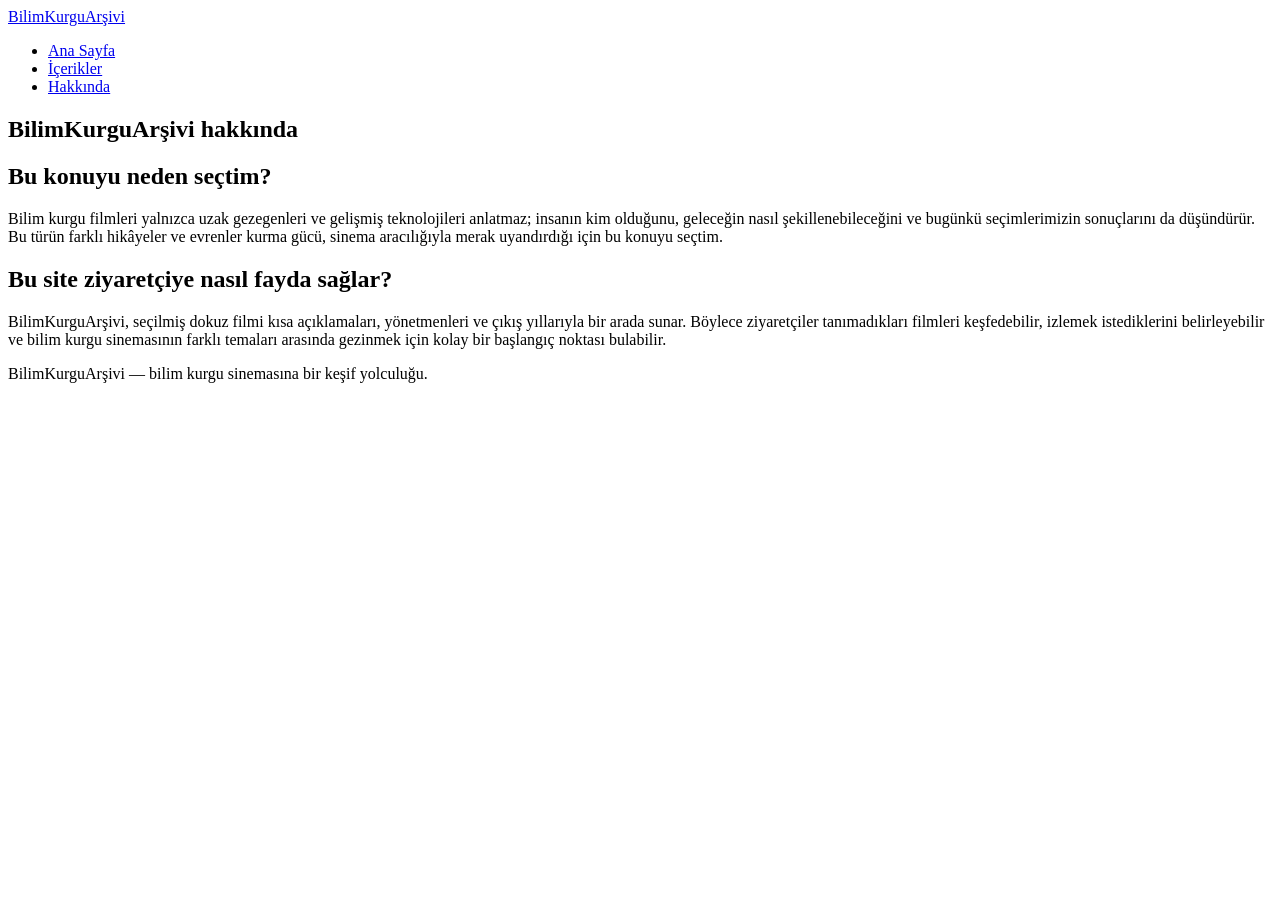
==== hakkinda.html @ 9c46f94e "uc sayfa ve dokuz film karti olusturuldu" ====
<!doctype html>
<html lang="tr">
<head>
  <meta charset="utf-8">
  <meta name="viewport" content="width=device-width, initial-scale=1">
  <meta name="description" content="BilimKurguArşivi’nin bilim kurgu sinemasını seçme gerekçesini ve ziyaretçilerine sunduğu faydayı öğrenin.">
  <title>Hakkında | BilimKurguArşivi</title>
  <link rel="stylesheet" href="style.css">
</head>
<body>
  <header>
    <a class="site-adi" href="index.html">BilimKurguArşivi</a>
    <nav aria-label="Ana navigasyon">
      <ul>
        <li><a href="index.html">Ana Sayfa</a></li>
        <li><a href="icerikler.html">İçerikler</a></li>
        <li><a href="hakkinda.html" aria-current="page">Hakkında</a></li>
      </ul>
    </nav>
  </header>

  <main>
    <article aria-labelledby="hakkinda-baslik">
      <h1 id="hakkinda-baslik">BilimKurguArşivi hakkında</h1>

      <section aria-labelledby="secim-nedeni">
        <h2 id="secim-nedeni">Bu konuyu neden seçtim?</h2>
        <p>
          Bilim kurgu filmleri yalnızca uzak gezegenleri ve gelişmiş
          teknolojileri anlatmaz; insanın kim olduğunu, geleceğin nasıl
          şekillenebileceğini ve bugünkü seçimlerimizin sonuçlarını da
          düşündürür. Bu türün farklı hikâyeler ve evrenler kurma gücü,
          sinema aracılığıyla merak uyandırdığı için bu konuyu seçtim.
        </p>
      </section>

      <section aria-labelledby="ziyaretci-faydasi">
        <h2 id="ziyaretci-faydasi">Bu site ziyaretçiye nasıl fayda sağlar?</h2>
        <p>
          BilimKurguArşivi, seçilmiş dokuz filmi kısa açıklamaları,
          yönetmenleri ve çıkış yıllarıyla bir arada sunar. Böylece ziyaretçiler
          tanımadıkları filmleri keşfedebilir, izlemek istediklerini
          belirleyebilir ve bilim kurgu sinemasının farklı temaları arasında
          gezinmek için kolay bir başlangıç noktası bulabilir.
        </p>
      </section>
    </article>
  </main>

  <footer>
    <p>BilimKurguArşivi — bilim kurgu sinemasına bir keşif yolculuğu.</p>
  </footer>
</body>
</html>
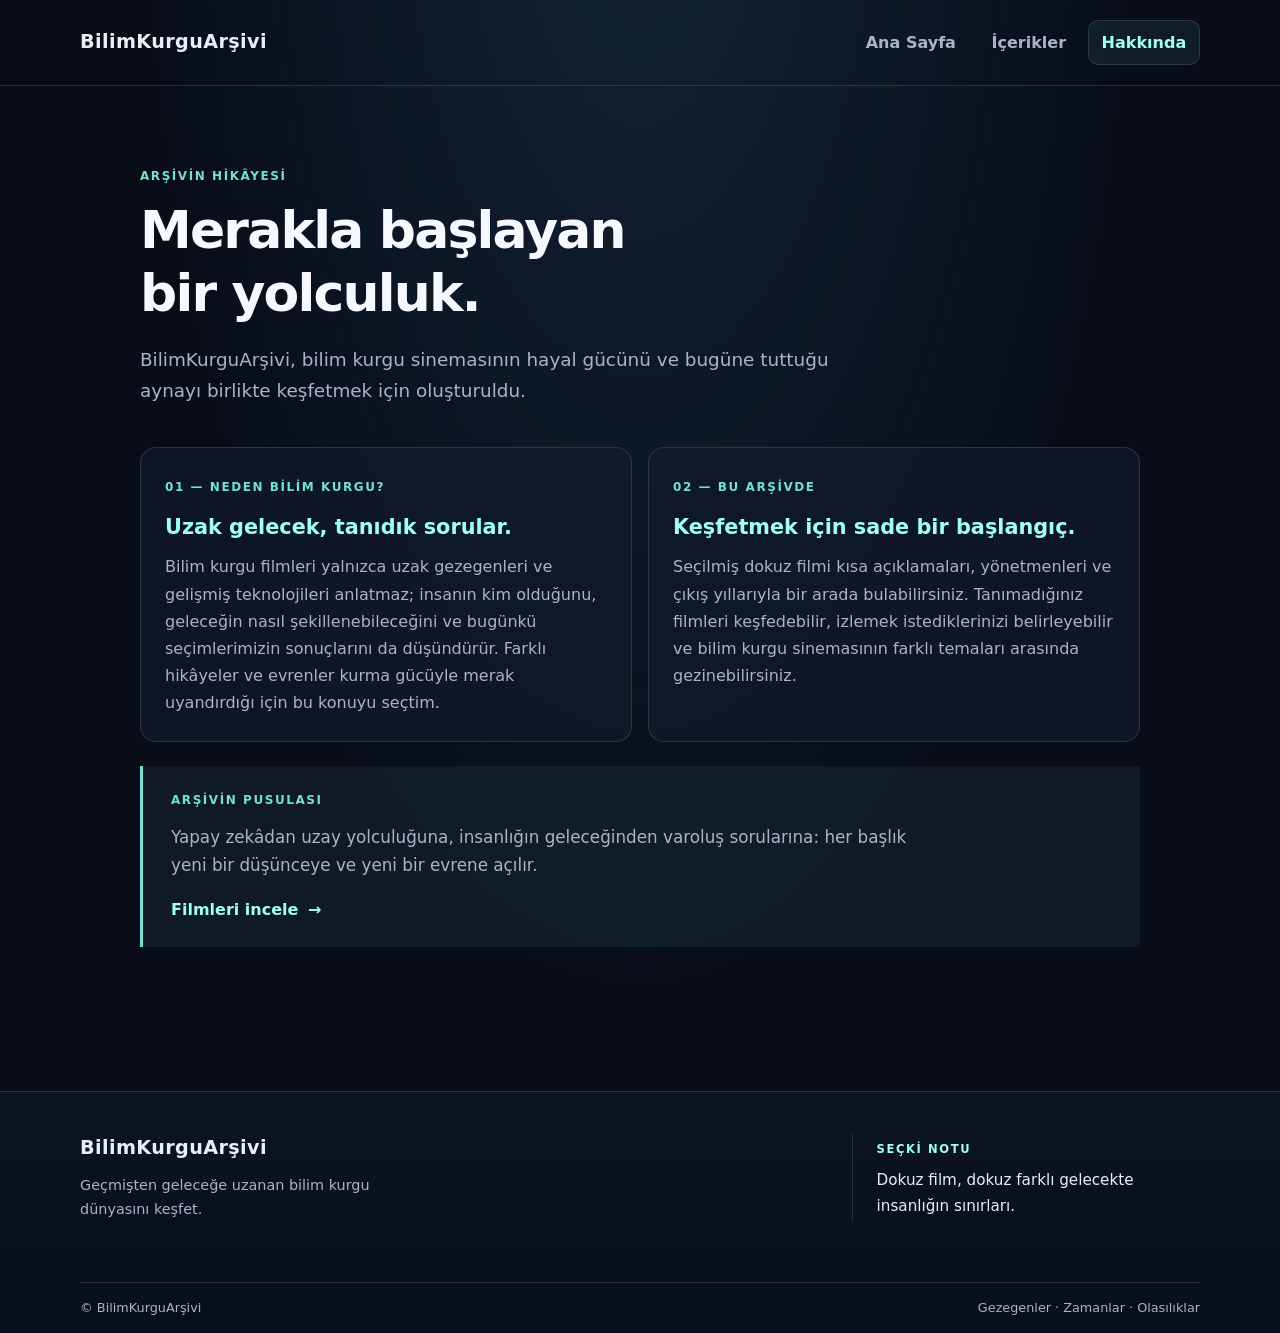
==== commit e4b62d01: "guncel tasarim ve ekran goruntuleri eklendi" ====
--- a/hakkinda.html
+++ b/hakkinda.html
@@ -8,7 +8,7 @@
   <link rel="stylesheet" href="style.css">
 </head>
 <body>
-  <header>
+  <header id="ust">
     <a class="site-adi" href="index.html">BilimKurguArşivi</a>
     <nav aria-label="Ana navigasyon">
       <ul>
@@ -20,35 +20,67 @@
   </header>
 
   <main>
-    <article aria-labelledby="hakkinda-baslik">
-      <h1 id="hakkinda-baslik">BilimKurguArşivi hakkında</h1>
+    <article class="hakkinda-sayfasi" aria-labelledby="hakkinda-baslik">
+      <div class="hakkinda-giris">
+        <p class="ust-etiket">Arşivin hikâyesi</p>
+        <h1 id="hakkinda-baslik">Merakla başlayan bir yolculuk.</h1>
+        <p class="hakkinda-ozet">
+          BilimKurguArşivi, bilim kurgu sinemasının hayal gücünü ve bugüne
+          tuttuğu aynayı birlikte keşfetmek için oluşturuldu.
+        </p>
+      </div>
 
-      <section aria-labelledby="secim-nedeni">
-        <h2 id="secim-nedeni">Bu konuyu neden seçtim?</h2>
+      <div class="hakkinda-kartlari">
+        <section class="hakkinda-karti" aria-labelledby="secim-nedeni">
+          <span class="hakkinda-sira">01 — NEDEN BİLİM KURGU?</span>
+          <h2 id="secim-nedeni">Uzak gelecek, tanıdık sorular.</h2>
+          <p>
+            Bilim kurgu filmleri yalnızca uzak gezegenleri ve gelişmiş
+            teknolojileri anlatmaz; insanın kim olduğunu, geleceğin nasıl
+            şekillenebileceğini ve bugünkü seçimlerimizin sonuçlarını da
+            düşündürür. Farklı hikâyeler ve evrenler kurma gücüyle merak
+            uyandırdığı için bu konuyu seçtim.
+          </p>
+        </section>
+
+        <section class="hakkinda-karti" aria-labelledby="ziyaretci-faydasi">
+          <span class="hakkinda-sira">02 — BU ARŞİVDE</span>
+          <h2 id="ziyaretci-faydasi">Keşfetmek için sade bir başlangıç.</h2>
+          <p>
+            Seçilmiş dokuz filmi kısa açıklamaları, yönetmenleri ve çıkış
+            yıllarıyla bir arada bulabilirsiniz. Tanımadığınız filmleri
+            keşfedebilir, izlemek istediklerinizi belirleyebilir ve bilim kurgu
+            sinemasının farklı temaları arasında gezinebilirsiniz.
+          </p>
+        </section>
+      </div>
+
+      <aside class="hakkinda-notu">
+        <p class="ust-etiket">Arşivin pusulası</p>
         <p>
-          Bilim kurgu filmleri yalnızca uzak gezegenleri ve gelişmiş
-          teknolojileri anlatmaz; insanın kim olduğunu, geleceğin nasıl
-          şekillenebileceğini ve bugünkü seçimlerimizin sonuçlarını da
-          düşündürür. Bu türün farklı hikâyeler ve evrenler kurma gücü,
-          sinema aracılığıyla merak uyandırdığı için bu konuyu seçtim.
+          Yapay zekâdan uzay yolculuğuna, insanlığın geleceğinden varoluş
+          sorularına: her başlık yeni bir düşünceye ve yeni bir evrene açılır.
         </p>
-      </section>
-
-      <section aria-labelledby="ziyaretci-faydasi">
-        <h2 id="ziyaretci-faydasi">Bu site ziyaretçiye nasıl fayda sağlar?</h2>
-        <p>
-          BilimKurguArşivi, seçilmiş dokuz filmi kısa açıklamaları,
-          yönetmenleri ve çıkış yıllarıyla bir arada sunar. Böylece ziyaretçiler
-          tanımadıkları filmleri keşfedebilir, izlemek istediklerini
-          belirleyebilir ve bilim kurgu sinemasının farklı temaları arasında
-          gezinmek için kolay bir başlangıç noktası bulabilir.
-        </p>
-      </section>
+        <a class="metin-baglanti" href="icerikler.html">Filmleri incele <span aria-hidden="true">→</span></a>
+      </aside>
     </article>
   </main>
 
   <footer>
-    <p>BilimKurguArşivi — bilim kurgu sinemasına bir keşif yolculuğu.</p>
+    <div class="footer-icerik">
+      <div class="footer-markasi">
+        <a class="site-adi" href="index.html">BilimKurguArşivi</a>
+        <p>Geçmişten geleceğe uzanan bilim kurgu dünyasını keşfet.</p>
+      </div>
+      <div class="footer-not">
+        <span>Seçki notu</span>
+        <p>Dokuz film, dokuz farklı gelecekte insanlığın sınırları.</p>
+      </div>
+    </div>
+    <div class="footer-alt">
+      <span>© BilimKurguArşivi</span>
+      <span>Gezegenler · Zamanlar · Olasılıklar</span>
+    </div>
   </footer>
 </body>
 </html>
--- a/style.css
+++ b/style.css
@@ -0,0 +1,604 @@
+:root {
+  color-scheme: dark;
+  --page: #080d18;
+  --surface: #111a2b;
+  --surface-raised: #172338;
+  --text: #e8eef8;
+  --muted: #a7b5ca;
+  --accent: #73e0d1;
+  --accent-strong: #a0fff0;
+  --border: rgba(157, 184, 216, 0.18);
+  --content-width: 1120px;
+}
+
+* {
+  box-sizing: border-box;
+}
+
+html {
+  min-width: 320px;
+  background: var(--page);
+}
+
+body {
+  min-height: 100vh;
+  margin: 0;
+  display: flex;
+  flex-direction: column;
+  color: var(--text);
+  background:
+    radial-gradient(ellipse at 50% -15%, rgba(52, 105, 150, 0.24), transparent 55%),
+    var(--page);
+  font-family: system-ui, -apple-system, BlinkMacSystemFont, "Segoe UI", sans-serif;
+  font-size: 1rem;
+  line-height: 1.7;
+}
+
+main {
+  width: min(var(--content-width), calc(100% - 3rem));
+  margin-inline: auto;
+}
+
+header {
+  width: 100%;
+  display: flex;
+  align-items: center;
+  justify-content: space-between;
+  gap: 1.25rem;
+  padding: 1.25rem max(1.5rem, calc((100% - var(--content-width)) / 2));
+  border-bottom: 1px solid var(--border);
+}
+
+header {
+  border-bottom: 1px solid var(--border);
+}
+
+.site-adi {
+  color: var(--text);
+  font-size: 1.2rem;
+  font-weight: 750;
+  letter-spacing: 0.02em;
+  text-decoration: none;
+}
+
+nav ul {
+  display: flex;
+  flex-wrap: wrap;
+  gap: 0.5rem;
+  margin: 0;
+  padding: 0;
+  list-style: none;
+}
+
+nav a {
+  display: block;
+  padding: 0.5rem 0.8rem;
+  border: 1px solid transparent;
+  border-radius: 0.65rem;
+  color: var(--muted);
+  font-weight: 600;
+  text-decoration: none;
+  transition: color 160ms ease, background-color 160ms ease, border-color 160ms ease;
+}
+
+nav a:hover,
+nav a[aria-current="page"] {
+  border-color: var(--border);
+  color: var(--accent-strong);
+  background: rgba(115, 224, 209, 0.08);
+}
+
+a:focus-visible {
+  outline: 3px solid var(--accent-strong);
+  outline-offset: 4px;
+}
+
+main {
+  flex: 1;
+  padding-block: clamp(2.5rem, 7vw, 5rem);
+}
+
+main > section,
+main > article {
+  max-width: 900px;
+  margin-inline: auto;
+}
+
+.ana-sayfa-hero {
+  display: grid;
+  grid-template-columns: minmax(0, 1fr) minmax(210px, 0.55fr);
+  align-items: center;
+  gap: clamp(2rem, 7vw, 5rem);
+  max-width: 1000px;
+  padding-block: clamp(1rem, 4vw, 3rem);
+}
+
+.hero-metni {
+  max-width: 650px;
+}
+
+.ust-etiket,
+.bilgi-etiketi,
+.tema-numarasi,
+.hakkinda-sira {
+  color: var(--accent);
+  font-size: 0.75rem;
+  font-weight: 750;
+  letter-spacing: 0.13em;
+  text-transform: uppercase;
+}
+
+.ust-etiket {
+  margin-bottom: 0.8rem;
+}
+
+.hero-metni h1 {
+  max-width: 12ch;
+  font-size: clamp(2.5rem, 6vw, 4.5rem);
+}
+
+.hero-ozet,
+.hakkinda-ozet {
+  max-width: 60ch;
+  font-size: 1.15rem;
+}
+
+.hero-aksiyonlar {
+  display: flex;
+  flex-wrap: wrap;
+  align-items: center;
+  gap: 1rem 1.5rem;
+  margin-top: 1.5rem;
+}
+
+.hero-aksiyonlar .iceriklere-baglanti {
+  margin-top: 0;
+}
+
+.metin-baglanti {
+  color: var(--accent-strong);
+  font-weight: 700;
+  text-decoration: none;
+}
+
+.metin-baglanti span {
+  display: inline-block;
+  margin-left: 0.25rem;
+  transition: transform 160ms ease;
+}
+
+.metin-baglanti:hover span {
+  transform: translateX(4px);
+}
+
+.hero-bilgi-karti {
+  padding: clamp(1.5rem, 4vw, 2.5rem);
+  border: 1px solid rgba(115, 224, 209, 0.26);
+  border-radius: 1.25rem;
+  background:
+    radial-gradient(circle at 85% 15%, rgba(115, 224, 209, 0.15), transparent 40%),
+    var(--surface);
+  box-shadow: 0 24px 60px rgba(0, 0, 0, 0.22);
+}
+
+.hero-bilgi-karti p {
+  margin-bottom: 0.5rem;
+}
+
+.hero-bilgi-karti .film-sayisi {
+  margin: 0;
+  color: var(--text);
+  font-size: clamp(4rem, 9vw, 6rem);
+  font-weight: 800;
+  letter-spacing: -0.08em;
+  line-height: 1;
+}
+
+.bilgi-cizgisi {
+  display: block;
+  width: 3rem;
+  height: 2px;
+  margin-block: 1.5rem;
+  background: var(--accent);
+}
+
+.hero-bilgi-karti .bilgi-alt-metin {
+  margin-bottom: 0;
+  font-size: 0.9rem;
+}
+
+.tema-bolumu {
+  max-width: 1000px;
+  margin-top: clamp(3rem, 8vw, 6rem);
+}
+
+.bolum-basligi {
+  max-width: 600px;
+  margin-bottom: 1.5rem;
+}
+
+.bolum-basligi h2,
+.secim-banneri h2 {
+  margin-bottom: 0.65rem;
+  font-size: clamp(1.65rem, 4vw, 2.3rem);
+}
+
+.tema-kartlari {
+  display: grid;
+  grid-template-columns: repeat(3, minmax(0, 1fr));
+  gap: 1rem;
+}
+
+.tema-karti,
+.hakkinda-karti {
+  min-width: 0;
+  padding: 1.5rem;
+  border: 1px solid var(--border);
+  border-radius: 1rem;
+  background: rgba(17, 26, 43, 0.78);
+}
+
+.tema-karti h3 {
+  margin: 1.2rem 0 0.6rem;
+  color: var(--text);
+  font-size: 1.15rem;
+}
+
+.tema-karti p,
+.hakkinda-karti p {
+  margin-bottom: 0;
+}
+
+.secim-banneri {
+  display: flex;
+  align-items: center;
+  justify-content: space-between;
+  gap: 1.5rem;
+  max-width: 1000px;
+  margin: clamp(3rem, 8vw, 6rem) auto 0;
+  padding: clamp(1.5rem, 5vw, 2.5rem);
+  border: 1px solid var(--border);
+  border-radius: 1rem;
+  background: linear-gradient(110deg, rgba(115, 224, 209, 0.1), rgba(17, 26, 43, 0.9));
+}
+
+.secim-banneri .ust-etiket {
+  margin-bottom: 0.5rem;
+}
+
+.secim-banneri h2 {
+  margin-bottom: 0;
+}
+
+.hakkinda-sayfasi {
+  max-width: 1000px;
+}
+
+.hakkinda-giris {
+  max-width: 720px;
+  margin-bottom: 2.5rem;
+}
+
+.hakkinda-giris h1 {
+  max-width: 14ch;
+}
+
+.hakkinda-kartlari {
+  display: grid;
+  grid-template-columns: repeat(2, minmax(0, 1fr));
+  gap: 1rem;
+}
+
+.hakkinda-karti h2 {
+  margin-top: 1rem;
+  color: var(--accent-strong);
+}
+
+.hakkinda-notu {
+  margin-top: 1.5rem;
+  padding: 1.5rem 1.75rem;
+  border-left: 3px solid var(--accent);
+  background: rgba(115, 224, 209, 0.06);
+}
+
+.hakkinda-notu p:not(.ust-etiket) {
+  max-width: 70ch;
+  font-size: 1.05rem;
+}
+
+h1,
+h2 {
+  color: #f5f8ff;
+  line-height: 1.2;
+  text-wrap: balance;
+}
+
+h1 {
+  margin: 0 0 1.25rem;
+  font-size: clamp(2rem, 5vw, 3.25rem);
+  letter-spacing: -0.035em;
+}
+
+h2 {
+  margin: 0 0 0.85rem;
+  font-size: 1.3rem;
+}
+
+p {
+  margin: 0 0 1rem;
+  color: var(--muted);
+}
+
+strong {
+  color: var(--text);
+}
+
+.iceriklere-baglanti {
+  display: inline-flex;
+  align-items: center;
+  justify-content: center;
+  min-height: 2.9rem;
+  margin-top: 0.75rem;
+  padding: 0.65rem 1.1rem;
+  border: 1px solid var(--accent);
+  border-radius: 0.7rem;
+  color: #061411;
+  background: var(--accent);
+  font-weight: 750;
+  text-decoration: none;
+  transition: background-color 160ms ease, transform 160ms ease;
+}
+
+.iceriklere-baglanti:hover {
+  background: var(--accent-strong);
+  transform: translateY(-2px);
+}
+
+.film-arama {
+  max-width: 32rem;
+  margin-top: 1.75rem;
+}
+
+.film-arama label {
+  display: block;
+  margin-bottom: 0.45rem;
+  color: var(--text);
+  font-weight: 650;
+}
+
+.film-arama-kontrolleri {
+  display: flex;
+  gap: 0.65rem;
+}
+
+.film-arama input {
+  min-width: 0;
+  flex: 1;
+  padding: 0.7rem 0.85rem;
+  border: 1px solid var(--border);
+  border-radius: 0.65rem;
+  color: var(--text);
+  background: var(--surface);
+  font: inherit;
+}
+
+.film-arama button {
+  padding: 0.65rem 0.9rem;
+  border: 1px solid var(--accent);
+  border-radius: 0.65rem;
+  color: var(--text);
+  background: transparent;
+  font: inherit;
+  font-weight: 650;
+  cursor: pointer;
+}
+
+.film-arama button:hover {
+  color: #061411;
+  background: var(--accent);
+}
+
+.film-arama input:focus-visible,
+.film-arama button:focus-visible {
+  outline: 3px solid var(--accent-strong);
+  outline-offset: 3px;
+}
+
+.film-arama #sonuc-sayaci {
+  margin: 0.65rem 0 0;
+  font-size: 0.9rem;
+}
+
+.film-arama #bos-sonuc-mesaji {
+  margin: 0.65rem 0 0;
+  color: var(--text);
+}
+
+.film-kartlari {
+  display: grid;
+  grid-template-columns: repeat(3, minmax(0, 1fr));
+  gap: 1.1rem;
+  margin-top: 2rem;
+}
+
+.film-karti {
+  min-width: 0;
+  padding: 1.35rem;
+  border: 1px solid var(--border);
+  border-radius: 1rem;
+  background: linear-gradient(145deg, rgba(23, 35, 56, 0.96), rgba(15, 24, 40, 0.96));
+  box-shadow: 0 12px 30px rgba(0, 0, 0, 0.16);
+  overflow-wrap: anywhere;
+}
+
+.film-karti h2 {
+  color: var(--accent-strong);
+}
+
+.film-gorsel-alani {
+  display: block;
+  width: 100%;
+  aspect-ratio: 16 / 9;
+  overflow: hidden;
+  margin: 0 0 1.25rem;
+  border-radius: 0.7rem;
+  background: #0b1321;
+}
+
+.film-gorsel-alani img {
+  width: 100%;
+  height: 100%;
+  display: block;
+  object-fit: cover;
+  object-position: center;
+}
+
+.film-karti p:last-child {
+  margin-bottom: 0;
+}
+
+footer {
+  width: 100%;
+  margin-top: 4rem;
+  padding: 2.5rem 0 0;
+  border-top: 1px solid rgba(115, 224, 209, 0.22);
+  background: linear-gradient(180deg, rgba(23, 35, 56, 0.32), rgba(8, 15, 27, 0.72));
+}
+
+.footer-icerik {
+  width: min(var(--content-width), calc(100% - 3rem));
+  display: grid;
+  grid-template-columns: minmax(0, 1.35fr) minmax(240px, 0.65fr);
+  align-items: center;
+  gap: 3rem;
+  margin-inline: auto;
+  padding: 0 0 2.25rem;
+}
+
+.footer-markasi {
+  max-width: 340px;
+}
+
+.footer-markasi p {
+  margin: 0.5rem 0 0;
+  font-size: 0.9rem;
+}
+
+.footer-not {
+  padding-left: 1.5rem;
+  border-left: 1px solid var(--border);
+}
+
+.footer-not span {
+  color: var(--accent-strong);
+  font-size: 0.72rem;
+  font-weight: 700;
+  letter-spacing: 0.14em;
+  text-transform: uppercase;
+}
+
+.footer-not p {
+  max-width: 360px;
+  margin: 0.45rem 0 0;
+  color: var(--text);
+  font-size: 0.95rem;
+}
+
+.footer-alt {
+  width: min(var(--content-width), calc(100% - 3rem));
+  display: flex;
+  justify-content: space-between;
+  gap: 1rem;
+  margin-inline: auto;
+  margin-top: 1.5rem;
+  padding-block: 0.9rem;
+  border-top: 1px solid var(--border);
+  color: var(--muted);
+  font-size: 0.8rem;
+}
+
+@media (max-width: 700px) {
+  .film-kartlari {
+    grid-template-columns: repeat(2, minmax(0, 1fr));
+  }
+
+  .footer-icerik {
+    grid-template-columns: minmax(0, 1fr);
+    gap: 1.5rem;
+  }
+
+  .ana-sayfa-hero {
+    grid-template-columns: minmax(0, 1fr);
+  }
+
+  .hero-bilgi-karti {
+    max-width: 380px;
+  }
+
+  .tema-kartlari {
+    grid-template-columns: minmax(0, 1fr);
+  }
+}
+
+@media (max-width: 600px) {
+  main {
+    width: min(var(--content-width), calc(100% - 2rem));
+  }
+
+  header {
+    width: 100%;
+    align-items: flex-start;
+    flex-direction: column;
+    gap: 0.75rem;
+    padding-inline: 1rem;
+  }
+
+  .footer-icerik,
+  .footer-alt {
+    width: calc(100% - 2rem);
+  }
+
+  nav ul {
+    gap: 0.25rem;
+  }
+
+  nav a {
+    padding: 0.45rem 0.65rem;
+  }
+
+  .film-kartlari {
+    grid-template-columns: minmax(0, 1fr);
+  }
+
+  .hakkinda-kartlari {
+    grid-template-columns: minmax(0, 1fr);
+  }
+
+  .secim-banneri,
+  .footer-icerik {
+    align-items: flex-start;
+    flex-direction: column;
+  }
+
+  .footer-not {
+    padding: 1rem 0 0;
+    border-top: 1px solid var(--border);
+    border-left: 0;
+  }
+
+  .footer-alt {
+    flex-direction: column;
+    gap: 0.25rem;
+  }
+}
+
+@media (prefers-reduced-motion: reduce) {
+  *,
+  *::before,
+  *::after {
+    scroll-behavior: auto !important;
+    transition-duration: 0.01ms !important;
+    animation-duration: 0.01ms !important;
+    animation-iteration-count: 1 !important;
+  }
+}
